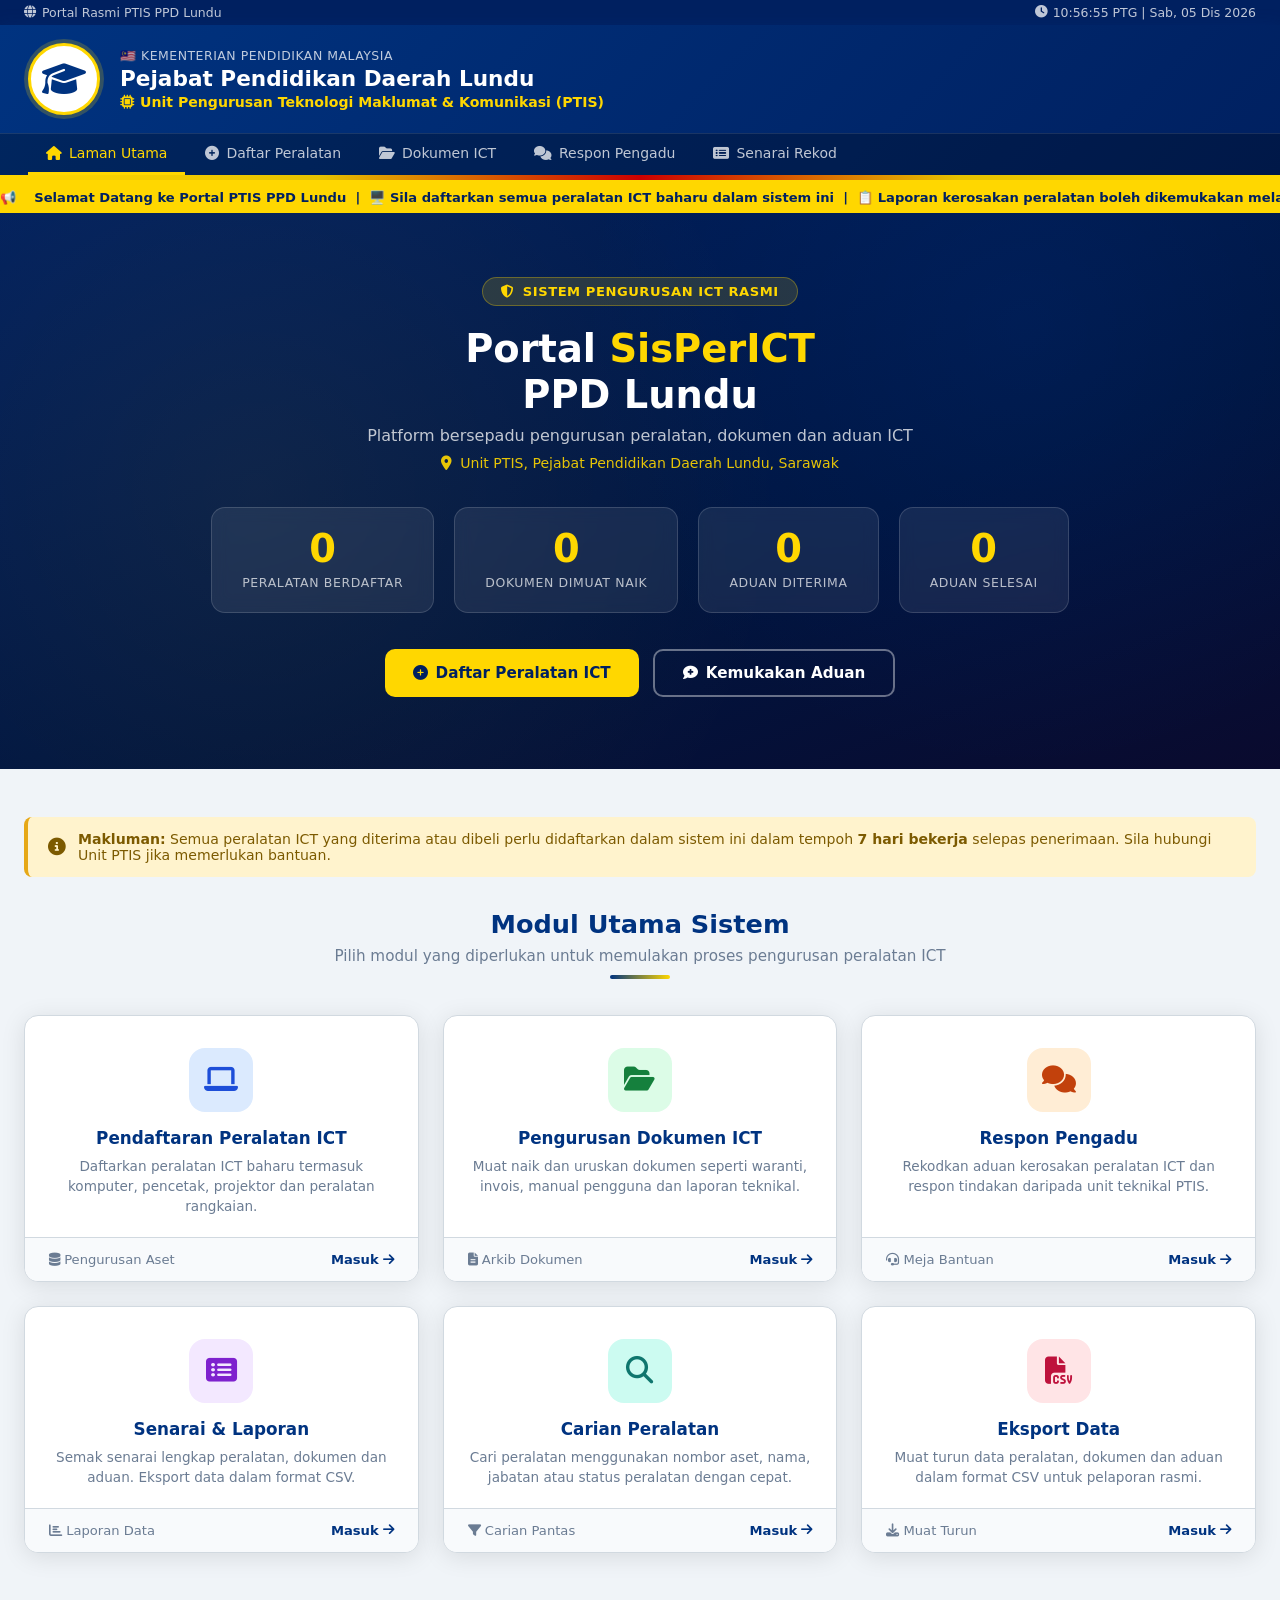
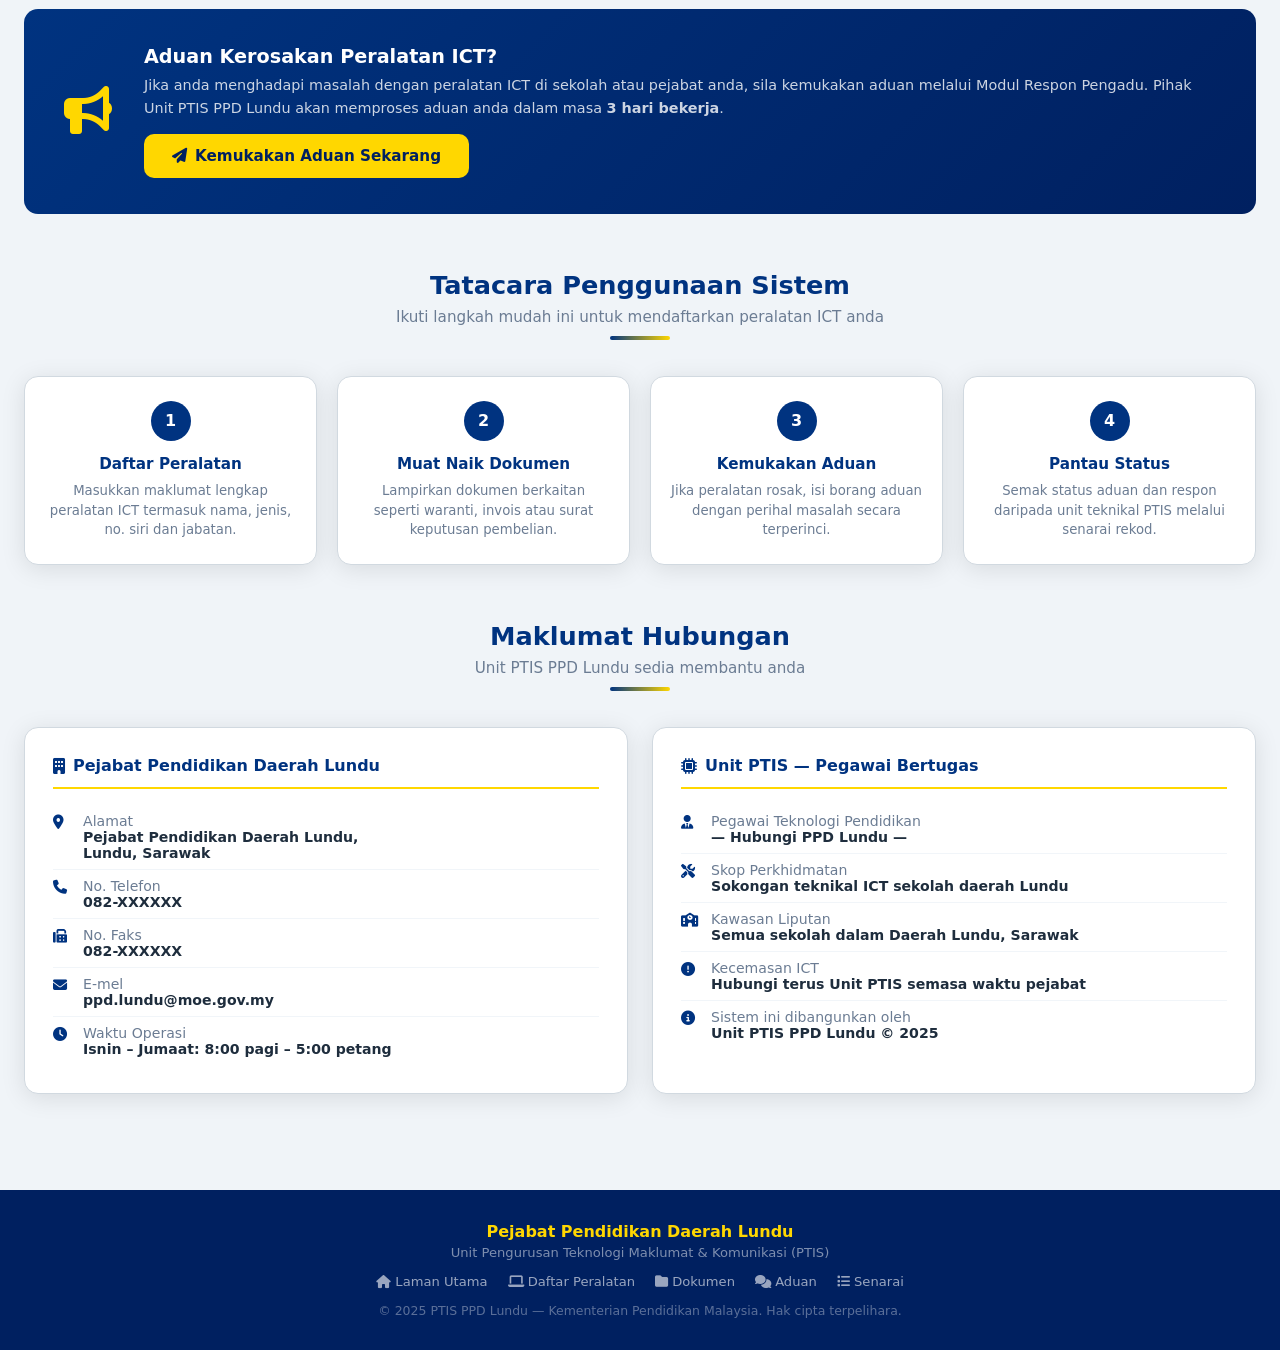
==== homepage.html @ ce230d87 "Add files via upload" ====
<!DOCTYPE html>
<html lang="ms">
<head>
  <meta charset="UTF-8" />
  <meta name="viewport" content="width=device-width, initial-scale=1.0" />
  <title>PTIS PPD Lundu — Sistem Pengurusan Peralatan ICT</title>
  <link rel="stylesheet" href="https://cdnjs.cloudflare.com/ajax/libs/font-awesome/6.5.0/css/all.min.css" />
  <style>
    *, *::before, *::after { box-sizing: border-box; margin: 0; padding: 0; }

    :root {
      --navy:    #003380;
      --navy-dk: #002060;
      --gold:    #FFD700;
      --gold-dk: #e6c200;
      --red:     #cc0001;
      --bg:      #f0f4f8;
      --surface: #ffffff;
      --border:  #d1d9e0;
      --text:    #1e2d3d;
      --muted:   #6b7c93;
      --radius:  14px;
      --shadow:  0 4px 24px rgba(0,0,0,.10);
    }

    html { scroll-behavior: smooth; }

    body {
      font-family: 'Segoe UI', system-ui, -apple-system, sans-serif;
      background: var(--bg);
      color: var(--text);
      min-height: 100vh;
    }

    /* ======= TOPBAR KERAJAAN ======= */
    .topbar {
      background: var(--navy-dk);
      color: rgba(255,255,255,.75);
      font-size: .78rem;
      padding: 5px 24px;
      display: flex;
      justify-content: space-between;
      align-items: center;
    }
    .topbar span { display: flex; align-items: center; gap: 6px; }

    /* ======= HEADER RASMI ======= */
    .header-rasmi {
      background: linear-gradient(135deg, var(--navy) 0%, var(--navy-dk) 100%);
      padding: 0;
      box-shadow: 0 3px 16px rgba(0,51,128,.35);
    }

    .header-brand {
      max-width: 1300px;
      margin: 0 auto;
      padding: 18px 28px;
      display: flex;
      align-items: center;
      gap: 20px;
    }

    .logo-wrap {
      width: 72px;
      height: 72px;
      background: #fff;
      border-radius: 50%;
      display: flex;
      align-items: center;
      justify-content: center;
      flex-shrink: 0;
      border: 3px solid var(--gold);
      box-shadow: 0 0 0 4px rgba(255,215,0,.2);
    }

    .logo-wrap i {
      font-size: 2.2rem;
      color: var(--navy);
    }

    .brand-text { color: #fff; }

    .brand-text .kementerian {
      font-size: .78rem;
      opacity: .75;
      letter-spacing: .04em;
      text-transform: uppercase;
      font-weight: 500;
    }

    .brand-text .jabatan {
      font-size: 1.35rem;
      font-weight: 700;
      line-height: 1.2;
      margin: 3px 0;
    }

    .brand-text .unit {
      font-size: .88rem;
      color: var(--gold);
      font-weight: 600;
      display: flex;
      align-items: center;
      gap: 6px;
    }

    /* Gold divider */
    .header-stripe {
      height: 5px;
      background: linear-gradient(to right, var(--gold), var(--gold-dk), var(--red), var(--gold-dk), var(--gold));
    }

    /* ======= NAV ======= */
    .header-nav {
      background: rgba(0,0,0,.25);
      border-top: 1px solid rgba(255,255,255,.1);
    }

    .nav-inner {
      max-width: 1300px;
      margin: 0 auto;
      padding: 0 28px;
      display: flex;
      align-items: center;
      gap: 2px;
      overflow-x: auto;
    }

    .nav-link {
      color: rgba(255,255,255,.75);
      text-decoration: none;
      padding: 11px 18px;
      font-size: .875rem;
      font-weight: 500;
      display: flex;
      align-items: center;
      gap: 7px;
      white-space: nowrap;
      border-bottom: 3px solid transparent;
      transition: all .2s;
    }

    .nav-link:hover { color: #fff; background: rgba(255,255,255,.08); }
    .nav-link.active { color: var(--gold); border-bottom-color: var(--gold); }

    /* ======= HERO ======= */
    .hero {
      background: linear-gradient(160deg, var(--navy-dk) 0%, #001540 60%, #0a0a2e 100%);
      color: #fff;
      padding: 64px 24px 72px;
      text-align: center;
      position: relative;
      overflow: hidden;
    }

    .hero::before {
      content: '';
      position: absolute;
      inset: 0;
      background:
        radial-gradient(circle at 20% 50%, rgba(255,215,0,.06) 0%, transparent 50%),
        radial-gradient(circle at 80% 20%, rgba(0,100,255,.08) 0%, transparent 40%);
    }

    .hero-content { max-width: 860px; margin: 0 auto; position: relative; }

    .hero-badge {
      display: inline-flex;
      align-items: center;
      gap: 8px;
      background: rgba(255,215,0,.15);
      border: 1px solid rgba(255,215,0,.3);
      color: var(--gold);
      padding: 6px 18px;
      border-radius: 30px;
      font-size: .82rem;
      font-weight: 600;
      letter-spacing: .04em;
      margin-bottom: 20px;
    }

    .hero h1 {
      font-size: 2.4rem;
      font-weight: 800;
      line-height: 1.2;
      margin-bottom: 8px;
    }

    .hero h1 span { color: var(--gold); }

    .hero-sub {
      font-size: 1rem;
      opacity: .75;
      margin-bottom: 10px;
    }

    .hero-org {
      font-size: .88rem;
      color: var(--gold);
      opacity: .9;
      margin-bottom: 36px;
      display: flex;
      align-items: center;
      justify-content: center;
      gap: 8px;
    }

    /* ======= STATS ======= */
    .stats-row {
      display: flex;
      justify-content: center;
      gap: 20px;
      flex-wrap: wrap;
      margin-bottom: 36px;
    }

    .stat-card {
      background: rgba(255,255,255,.08);
      border: 1px solid rgba(255,255,255,.15);
      border-radius: var(--radius);
      padding: 22px 30px;
      min-width: 150px;
      text-align: center;
      backdrop-filter: blur(8px);
      transition: transform .2s, background .2s;
    }

    .stat-card:hover {
      transform: translateY(-4px);
      background: rgba(255,255,255,.13);
    }

    .stat-card .num {
      font-size: 2.4rem;
      font-weight: 800;
      color: var(--gold);
      line-height: 1;
      display: block;
    }

    .stat-card .lbl {
      font-size: .78rem;
      opacity: .7;
      margin-top: 6px;
      display: block;
      text-transform: uppercase;
      letter-spacing: .05em;
    }

    /* ======= CTA BUTTONS ======= */
    .hero-cta {
      display: flex;
      justify-content: center;
      gap: 14px;
      flex-wrap: wrap;
    }

    .btn {
      display: inline-flex;
      align-items: center;
      gap: 8px;
      padding: 13px 28px;
      border-radius: 10px;
      font-size: .95rem;
      font-weight: 700;
      cursor: pointer;
      text-decoration: none;
      border: none;
      transition: all .2s;
    }

    .btn-gold {
      background: var(--gold);
      color: var(--navy-dk);
    }

    .btn-gold:hover {
      background: var(--gold-dk);
      transform: translateY(-2px);
      box-shadow: 0 6px 20px rgba(255,215,0,.3);
    }

    .btn-outline-white {
      background: transparent;
      color: #fff;
      border: 2px solid rgba(255,255,255,.4);
    }

    .btn-outline-white:hover {
      background: rgba(255,255,255,.1);
      border-color: #fff;
    }

    /* ======= MAIN ======= */
    .main { max-width: 1300px; margin: 0 auto; padding: 48px 24px; }

    /* ======= SECTION TITLE ======= */
    .section-title {
      text-align: center;
      margin-bottom: 36px;
    }

    .section-title h2 {
      font-size: 1.6rem;
      font-weight: 700;
      color: var(--navy);
      margin-bottom: 8px;
    }

    .section-title p {
      color: var(--muted);
      font-size: .95rem;
    }

    .title-line {
      width: 60px;
      height: 4px;
      background: linear-gradient(to right, var(--navy), var(--gold));
      border-radius: 2px;
      margin: 10px auto 0;
    }

    /* ======= MODUL CARDS ======= */
    .modul-grid {
      display: grid;
      grid-template-columns: repeat(3, 1fr);
      gap: 24px;
      margin-bottom: 56px;
    }

    @media (max-width: 900px) { .modul-grid { grid-template-columns: 1fr 1fr; } }
    @media (max-width: 560px) { .modul-grid { grid-template-columns: 1fr; } }

    .modul-card {
      background: var(--surface);
      border-radius: var(--radius);
      box-shadow: var(--shadow);
      border: 1px solid var(--border);
      overflow: hidden;
      transition: transform .25s, box-shadow .25s;
      text-decoration: none;
      color: inherit;
      display: flex;
      flex-direction: column;
    }

    .modul-card:hover {
      transform: translateY(-6px);
      box-shadow: 0 12px 40px rgba(0,51,128,.15);
    }

    .modul-top {
      padding: 32px 24px 20px;
      text-align: center;
    }

    .modul-icon {
      width: 64px;
      height: 64px;
      border-radius: 16px;
      display: flex;
      align-items: center;
      justify-content: center;
      margin: 0 auto 16px;
      font-size: 1.7rem;
    }

    .icon-blue   { background: #dbeafe; color: #1d4ed8; }
    .icon-green  { background: #dcfce7; color: #15803d; }
    .icon-orange { background: #ffedd5; color: #c2410c; }
    .icon-purple { background: #f3e8ff; color: #7e22ce; }
    .icon-teal   { background: #ccfbf1; color: #0f766e; }
    .icon-rose   { background: #ffe4e6; color: #be123c; }

    .modul-top h3 {
      font-size: 1.05rem;
      font-weight: 700;
      color: var(--navy);
      margin-bottom: 8px;
    }

    .modul-top p {
      font-size: .85rem;
      color: var(--muted);
      line-height: 1.5;
    }

    .modul-footer {
      margin-top: auto;
      padding: 14px 24px;
      background: #f8fafc;
      border-top: 1px solid var(--border);
      display: flex;
      align-items: center;
      justify-content: space-between;
      font-size: .82rem;
    }

    .modul-footer span { color: var(--muted); }

    .modul-footer .go {
      color: var(--navy);
      font-weight: 700;
      display: flex;
      align-items: center;
      gap: 4px;
    }

    /* ======= INFO BANNER ======= */
    .info-banner {
      background: linear-gradient(135deg, var(--navy) 0%, var(--navy-dk) 100%);
      border-radius: var(--radius);
      padding: 36px 40px;
      color: #fff;
      display: flex;
      align-items: center;
      gap: 32px;
      margin-bottom: 56px;
      flex-wrap: wrap;
    }

    .info-banner .banner-icon {
      font-size: 3rem;
      color: var(--gold);
      flex-shrink: 0;
    }

    .info-banner h3 {
      font-size: 1.2rem;
      font-weight: 700;
      margin-bottom: 6px;
    }

    .info-banner p {
      opacity: .8;
      font-size: .9rem;
      line-height: 1.6;
    }

    .info-banner .btn { margin-top: 14px; }

    /* ======= TATACARA ======= */
    .tatacara-grid {
      display: grid;
      grid-template-columns: repeat(4, 1fr);
      gap: 20px;
      margin-bottom: 56px;
    }

    @media (max-width: 900px) { .tatacara-grid { grid-template-columns: 1fr 1fr; } }
    @media (max-width: 560px) { .tatacara-grid { grid-template-columns: 1fr; } }

    .step-card {
      background: var(--surface);
      border-radius: var(--radius);
      padding: 24px 20px;
      text-align: center;
      border: 1px solid var(--border);
      box-shadow: var(--shadow);
      position: relative;
    }

    .step-num {
      width: 40px;
      height: 40px;
      background: var(--navy);
      color: #fff;
      border-radius: 50%;
      display: flex;
      align-items: center;
      justify-content: center;
      font-size: 1rem;
      font-weight: 800;
      margin: 0 auto 14px;
    }

    .step-card h4 {
      font-size: .95rem;
      font-weight: 700;
      color: var(--navy);
      margin-bottom: 8px;
    }

    .step-card p {
      font-size: .83rem;
      color: var(--muted);
      line-height: 1.5;
    }

    /* ======= MAKLUMAT PPD ======= */
    .ppd-grid {
      display: grid;
      grid-template-columns: 1fr 1fr;
      gap: 24px;
      margin-bottom: 48px;
    }

    @media (max-width: 700px) { .ppd-grid { grid-template-columns: 1fr; } }

    .ppd-card {
      background: var(--surface);
      border-radius: var(--radius);
      padding: 28px;
      border: 1px solid var(--border);
      box-shadow: var(--shadow);
    }

    .ppd-card h3 {
      font-size: 1rem;
      font-weight: 700;
      color: var(--navy);
      margin-bottom: 16px;
      display: flex;
      align-items: center;
      gap: 8px;
      padding-bottom: 12px;
      border-bottom: 2px solid var(--gold);
    }

    .info-list { list-style: none; }

    .info-list li {
      display: flex;
      align-items: flex-start;
      gap: 12px;
      padding: 8px 0;
      border-bottom: 1px solid #f1f5f9;
      font-size: .88rem;
    }

    .info-list li:last-child { border-bottom: none; }

    .info-list li i {
      color: var(--navy);
      width: 18px;
      flex-shrink: 0;
      margin-top: 2px;
    }

    .info-list li span { color: var(--muted); }
    .info-list li strong { display: block; color: var(--text); }

    /* ======= FOOTER ======= */
    .footer {
      background: var(--navy-dk);
      color: rgba(255,255,255,.7);
      padding: 32px 24px;
      text-align: center;
    }

    .footer-inner {
      max-width: 1300px;
      margin: 0 auto;
    }

    .footer .org {
      font-size: 1rem;
      font-weight: 700;
      color: var(--gold);
      margin-bottom: 4px;
    }

    .footer .sub { font-size: .82rem; opacity: .7; }

    .footer-links {
      display: flex;
      justify-content: center;
      gap: 20px;
      margin: 14px 0;
      flex-wrap: wrap;
    }

    .footer-links a {
      color: rgba(255,255,255,.6);
      text-decoration: none;
      font-size: .82rem;
      transition: color .2s;
    }

    .footer-links a:hover { color: var(--gold); }

    .footer-copy {
      font-size: .78rem;
      opacity: .5;
      margin-top: 12px;
    }

    /* ======= TICKER ======= */
    .ticker-bar {
      background: var(--gold);
      color: var(--navy-dk);
      padding: 7px 0;
      overflow: hidden;
      white-space: nowrap;
    }

    .ticker-content {
      display: inline-block;
      animation: ticker 30s linear infinite;
      font-size: .82rem;
      font-weight: 600;
    }

    @keyframes ticker {
      from { transform: translateX(100vw); }
      to   { transform: translateX(-100%); }
    }

    /* ======= NOTICE BAND ======= */
    .notice-band {
      background: #fff3cd;
      border-left: 4px solid #e6a817;
      border-radius: 8px;
      padding: 14px 20px;
      margin-bottom: 32px;
      display: flex;
      align-items: center;
      gap: 12px;
      font-size: .88rem;
      color: #7c5a00;
    }

    .notice-band i { font-size: 1.1rem; flex-shrink: 0; }
  </style>
</head>
<body>

  <!-- TOPBAR -->
  <div class="topbar">
    <span><i class="fas fa-globe"></i> Portal Rasmi PTIS PPD Lundu</span>
    <span id="clockBar"><i class="fas fa-clock"></i> <span id="masa"></span></span>
  </div>

  <!-- HEADER RASMI -->
  <header class="header-rasmi">
    <div class="header-brand">
      <div class="logo-wrap">
        <i class="fas fa-graduation-cap"></i>
      </div>
      <div class="brand-text">
        <div class="kementerian">🇲🇾 Kementerian Pendidikan Malaysia</div>
        <div class="jabatan">Pejabat Pendidikan Daerah Lundu</div>
        <div class="unit">
          <i class="fas fa-microchip"></i>
          Unit Pengurusan Teknologi Maklumat &amp; Komunikasi (PTIS)
        </div>
      </div>
    </div>

    <!-- NAV -->
    <nav class="header-nav">
      <div class="nav-inner">
        <a href="homepage.html" class="nav-link active"><i class="fas fa-home"></i> Laman Utama</a>
        <a href="index.html#pendaftaran" class="nav-link"><i class="fas fa-plus-circle"></i> Daftar Peralatan</a>
        <a href="index.html#dokumen" class="nav-link"><i class="fas fa-folder-open"></i> Dokumen ICT</a>
        <a href="index.html#respon" class="nav-link"><i class="fas fa-comments"></i> Respon Pengadu</a>
        <a href="index.html#senarai" class="nav-link"><i class="fas fa-list-alt"></i> Senarai Rekod</a>
      </div>
    </nav>
  </header>

  <!-- GOLD STRIPE -->
  <div class="header-stripe"></div>

  <!-- TICKER -->
  <div class="ticker-bar">
    <span class="ticker-content">
      📢 &nbsp;&nbsp; Selamat Datang ke Portal PTIS PPD Lundu &nbsp;|&nbsp;
      🖥️ Sila daftarkan semua peralatan ICT baharu dalam sistem ini &nbsp;|&nbsp;
      📋 Laporan kerosakan peralatan boleh dikemukakan melalui modul Respon Pengadu &nbsp;|&nbsp;
      📞 Hubungi Unit PTIS untuk bantuan teknikal: 082-XXXXXX &nbsp;|&nbsp;
      ✅ Sistem ini digunakan untuk pengurusan aset ICT sekolah-sekolah di bawah PPD Lundu &nbsp;&nbsp;&nbsp;
    </span>
  </div>

  <!-- HERO -->
  <section class="hero">
    <div class="hero-content">
      <div class="hero-badge">
        <i class="fas fa-shield-halved"></i>
        SISTEM PENGURUSAN ICT RASMI
      </div>
      <h1>Portal <span>SisPerICT</span><br/>PPD Lundu</h1>
      <p class="hero-sub">Platform bersepadu pengurusan peralatan, dokumen dan aduan ICT</p>
      <p class="hero-org">
        <i class="fas fa-map-marker-alt"></i>
        Unit PTIS, Pejabat Pendidikan Daerah Lundu, Sarawak
      </p>

      <div class="stats-row">
        <div class="stat-card">
          <span class="num" id="heroPeralatan">0</span>
          <span class="lbl">Peralatan Berdaftar</span>
        </div>
        <div class="stat-card">
          <span class="num" id="heroDokumen">0</span>
          <span class="lbl">Dokumen Dimuat Naik</span>
        </div>
        <div class="stat-card">
          <span class="num" id="heroAduan">0</span>
          <span class="lbl">Aduan Diterima</span>
        </div>
        <div class="stat-card">
          <span class="num" id="heroSelesai">0</span>
          <span class="lbl">Aduan Selesai</span>
        </div>
      </div>

      <div class="hero-cta">
        <a href="index.html#pendaftaran" class="btn btn-gold">
          <i class="fas fa-plus-circle"></i> Daftar Peralatan ICT
        </a>
        <a href="index.html#respon" class="btn btn-outline-white">
          <i class="fas fa-comment-medical"></i> Kemukakan Aduan
        </a>
      </div>
    </div>
  </section>

  <!-- MAIN -->
  <main class="main">

    <!-- NOTICE -->
    <div class="notice-band">
      <i class="fas fa-info-circle"></i>
      <div>
        <strong>Makluman:</strong> Semua peralatan ICT yang diterima atau dibeli perlu didaftarkan dalam sistem ini dalam tempoh <strong>7 hari bekerja</strong> selepas penerimaan. Sila hubungi Unit PTIS jika memerlukan bantuan.
      </div>
    </div>

    <!-- MODUL UTAMA -->
    <div class="section-title">
      <h2>Modul Utama Sistem</h2>
      <p>Pilih modul yang diperlukan untuk memulakan proses pengurusan peralatan ICT</p>
      <div class="title-line"></div>
    </div>

    <div class="modul-grid">

      <a href="index.html#pendaftaran" class="modul-card">
        <div class="modul-top">
          <div class="modul-icon icon-blue">
            <i class="fas fa-laptop"></i>
          </div>
          <h3>Pendaftaran Peralatan ICT</h3>
          <p>Daftarkan peralatan ICT baharu termasuk komputer, pencetak, projektor dan peralatan rangkaian.</p>
        </div>
        <div class="modul-footer">
          <span><i class="fas fa-database"></i> Pengurusan Aset</span>
          <span class="go">Masuk <i class="fas fa-arrow-right"></i></span>
        </div>
      </a>

      <a href="index.html#dokumen" class="modul-card">
        <div class="modul-top">
          <div class="modul-icon icon-green">
            <i class="fas fa-folder-open"></i>
          </div>
          <h3>Pengurusan Dokumen ICT</h3>
          <p>Muat naik dan uruskan dokumen seperti waranti, invois, manual pengguna dan laporan teknikal.</p>
        </div>
        <div class="modul-footer">
          <span><i class="fas fa-file-alt"></i> Arkib Dokumen</span>
          <span class="go">Masuk <i class="fas fa-arrow-right"></i></span>
        </div>
      </a>

      <a href="index.html#respon" class="modul-card">
        <div class="modul-top">
          <div class="modul-icon icon-orange">
            <i class="fas fa-comments"></i>
          </div>
          <h3>Respon Pengadu</h3>
          <p>Rekodkan aduan kerosakan peralatan ICT dan respon tindakan daripada unit teknikal PTIS.</p>
        </div>
        <div class="modul-footer">
          <span><i class="fas fa-headset"></i> Meja Bantuan</span>
          <span class="go">Masuk <i class="fas fa-arrow-right"></i></span>
        </div>
      </a>

      <a href="index.html#senarai" class="modul-card">
        <div class="modul-top">
          <div class="modul-icon icon-purple">
            <i class="fas fa-list-alt"></i>
          </div>
          <h3>Senarai & Laporan</h3>
          <p>Semak senarai lengkap peralatan, dokumen dan aduan. Eksport data dalam format CSV.</p>
        </div>
        <div class="modul-footer">
          <span><i class="fas fa-chart-bar"></i> Laporan Data</span>
          <span class="go">Masuk <i class="fas fa-arrow-right"></i></span>
        </div>
      </a>

      <a href="index.html#senarai" class="modul-card">
        <div class="modul-top">
          <div class="modul-icon icon-teal">
            <i class="fas fa-search"></i>
          </div>
          <h3>Carian Peralatan</h3>
          <p>Cari peralatan menggunakan nombor aset, nama, jabatan atau status peralatan dengan cepat.</p>
        </div>
        <div class="modul-footer">
          <span><i class="fas fa-filter"></i> Carian Pantas</span>
          <span class="go">Masuk <i class="fas fa-arrow-right"></i></span>
        </div>
      </a>

      <a href="index.html#senarai" class="modul-card">
        <div class="modul-top">
          <div class="modul-icon icon-rose">
            <i class="fas fa-file-csv"></i>
          </div>
          <h3>Eksport Data</h3>
          <p>Muat turun data peralatan, dokumen dan aduan dalam format CSV untuk pelaporan rasmi.</p>
        </div>
        <div class="modul-footer">
          <span><i class="fas fa-download"></i> Muat Turun</span>
          <span class="go">Masuk <i class="fas fa-arrow-right"></i></span>
        </div>
      </a>

    </div>

    <!-- INFO BANNER -->
    <div class="info-banner">
      <div class="banner-icon"><i class="fas fa-bullhorn"></i></div>
      <div style="flex:1">
        <h3>Aduan Kerosakan Peralatan ICT?</h3>
        <p>
          Jika anda menghadapi masalah dengan peralatan ICT di sekolah atau pejabat anda,
          sila kemukakan aduan melalui Modul Respon Pengadu. Pihak Unit PTIS PPD Lundu
          akan memproses aduan anda dalam masa <strong>3 hari bekerja</strong>.
        </p>
        <a href="index.html#respon" class="btn btn-gold">
          <i class="fas fa-paper-plane"></i> Kemukakan Aduan Sekarang
        </a>
      </div>
    </div>

    <!-- TATACARA -->
    <div class="section-title">
      <h2>Tatacara Penggunaan Sistem</h2>
      <p>Ikuti langkah mudah ini untuk mendaftarkan peralatan ICT anda</p>
      <div class="title-line"></div>
    </div>

    <div class="tatacara-grid">
      <div class="step-card">
        <div class="step-num">1</div>
        <h4>Daftar Peralatan</h4>
        <p>Masukkan maklumat lengkap peralatan ICT termasuk nama, jenis, no. siri dan jabatan.</p>
      </div>
      <div class="step-card">
        <div class="step-num">2</div>
        <h4>Muat Naik Dokumen</h4>
        <p>Lampirkan dokumen berkaitan seperti waranti, invois atau surat keputusan pembelian.</p>
      </div>
      <div class="step-card">
        <div class="step-num">3</div>
        <h4>Kemukakan Aduan</h4>
        <p>Jika peralatan rosak, isi borang aduan dengan perihal masalah secara terperinci.</p>
      </div>
      <div class="step-card">
        <div class="step-num">4</div>
        <h4>Pantau Status</h4>
        <p>Semak status aduan dan respon daripada unit teknikal PTIS melalui senarai rekod.</p>
      </div>
    </div>

    <!-- MAKLUMAT PPD -->
    <div class="section-title">
      <h2>Maklumat Hubungan</h2>
      <p>Unit PTIS PPD Lundu sedia membantu anda</p>
      <div class="title-line"></div>
    </div>

    <div class="ppd-grid">
      <div class="ppd-card">
        <h3><i class="fas fa-building"></i> Pejabat Pendidikan Daerah Lundu</h3>
        <ul class="info-list">
          <li>
            <i class="fas fa-map-marker-alt"></i>
            <div>
              <span>Alamat</span>
              <strong>Pejabat Pendidikan Daerah Lundu,<br/>Lundu, Sarawak</strong>
            </div>
          </li>
          <li>
            <i class="fas fa-phone"></i>
            <div>
              <span>No. Telefon</span>
              <strong>082-XXXXXX</strong>
            </div>
          </li>
          <li>
            <i class="fas fa-fax"></i>
            <div>
              <span>No. Faks</span>
              <strong>082-XXXXXX</strong>
            </div>
          </li>
          <li>
            <i class="fas fa-envelope"></i>
            <div>
              <span>E-mel</span>
              <strong>ppd.lundu@moe.gov.my</strong>
            </div>
          </li>
          <li>
            <i class="fas fa-clock"></i>
            <div>
              <span>Waktu Operasi</span>
              <strong>Isnin – Jumaat: 8:00 pagi – 5:00 petang</strong>
            </div>
          </li>
        </ul>
      </div>

      <div class="ppd-card">
        <h3><i class="fas fa-microchip"></i> Unit PTIS — Pegawai Bertugas</h3>
        <ul class="info-list">
          <li>
            <i class="fas fa-user-tie"></i>
            <div>
              <span>Pegawai Teknologi Pendidikan</span>
              <strong>— Hubungi PPD Lundu —</strong>
            </div>
          </li>
          <li>
            <i class="fas fa-tools"></i>
            <div>
              <span>Skop Perkhidmatan</span>
              <strong>Sokongan teknikal ICT sekolah daerah Lundu</strong>
            </div>
          </li>
          <li>
            <i class="fas fa-school"></i>
            <div>
              <span>Kawasan Liputan</span>
              <strong>Semua sekolah dalam Daerah Lundu, Sarawak</strong>
            </div>
          </li>
          <li>
            <i class="fas fa-exclamation-circle"></i>
            <div>
              <span>Kecemasan ICT</span>
              <strong>Hubungi terus Unit PTIS semasa waktu pejabat</strong>
            </div>
          </li>
          <li>
            <i class="fas fa-info-circle"></i>
            <div>
              <span>Sistem ini dibangunkan oleh</span>
              <strong>Unit PTIS PPD Lundu © 2025</strong>
            </div>
          </li>
        </ul>
      </div>
    </div>

  </main>

  <!-- FOOTER -->
  <footer class="footer">
    <div class="footer-inner">
      <div class="org">Pejabat Pendidikan Daerah Lundu</div>
      <div class="sub">Unit Pengurusan Teknologi Maklumat &amp; Komunikasi (PTIS)</div>
      <div class="footer-links">
        <a href="homepage.html"><i class="fas fa-home"></i> Laman Utama</a>
        <a href="index.html#pendaftaran"><i class="fas fa-laptop"></i> Daftar Peralatan</a>
        <a href="index.html#dokumen"><i class="fas fa-folder"></i> Dokumen</a>
        <a href="index.html#respon"><i class="fas fa-comments"></i> Aduan</a>
        <a href="index.html#senarai"><i class="fas fa-list"></i> Senarai</a>
      </div>
      <div class="footer-copy">
        &copy; 2025 PTIS PPD Lundu — Kementerian Pendidikan Malaysia. Hak cipta terpelihara.
      </div>
    </div>
  </footer>

  <script>
    // Clock
    function updateClock() {
      const now = new Date();
      document.getElementById('masa').textContent = now.toLocaleTimeString('ms-MY', {
        hour: '2-digit', minute: '2-digit', second: '2-digit'
      }) + ' | ' + now.toLocaleDateString('ms-MY', {
        weekday: 'short', day: '2-digit', month: 'short', year: 'numeric'
      });
    }
    updateClock();
    setInterval(updateClock, 1000);

    // Stats dari localStorage
    function loadStats() {
      const p = JSON.parse(localStorage.getItem('ict_peralatan') || '[]');
      const d = JSON.parse(localStorage.getItem('ict_dokumen')   || '[]');
      const a = JSON.parse(localStorage.getItem('ict_aduan')     || '[]');
      const selesai = a.filter(x => x.statusAduan === 'Selesai').length;

      document.getElementById('heroPeralatan').textContent = p.length;
      document.getElementById('heroDokumen').textContent   = d.length;
      document.getElementById('heroAduan').textContent     = a.length;
      document.getElementById('heroSelesai').textContent   = selesai;
    }
    loadStats();
  </script>

</body>
</html>
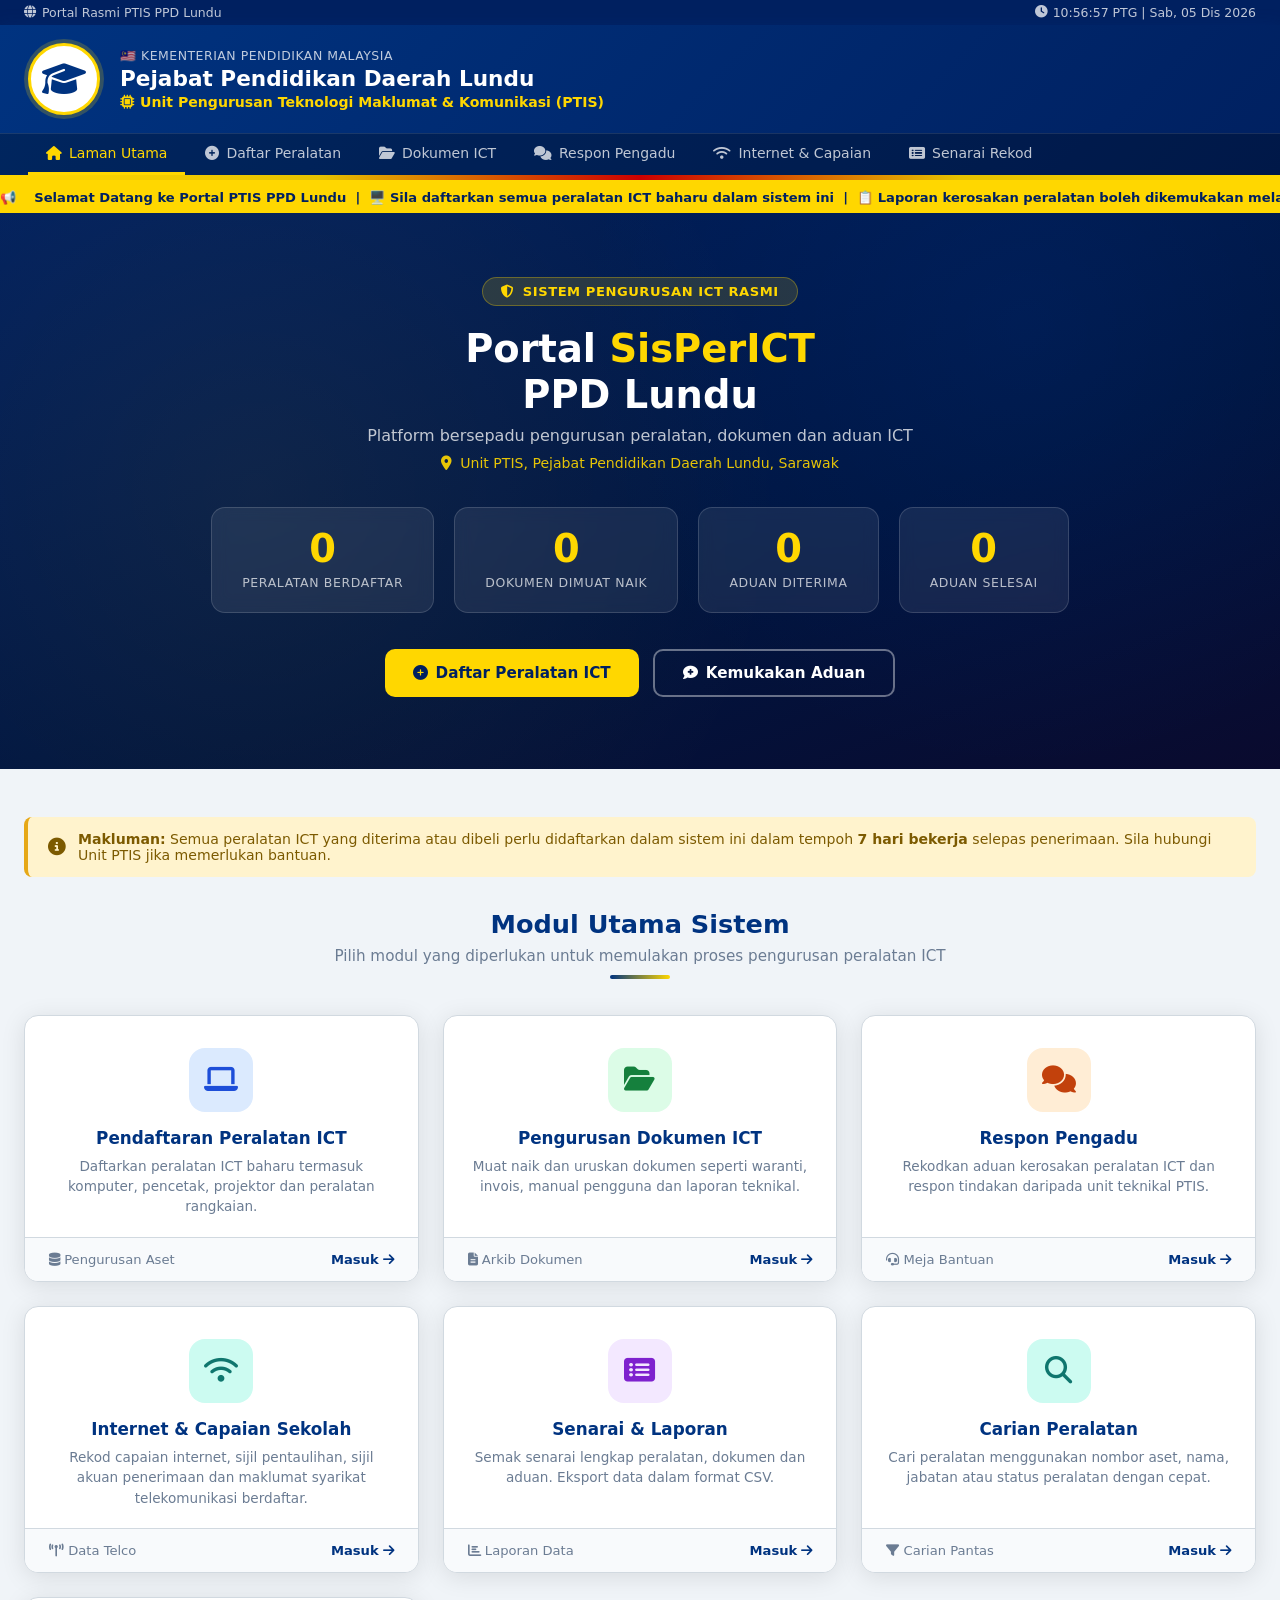
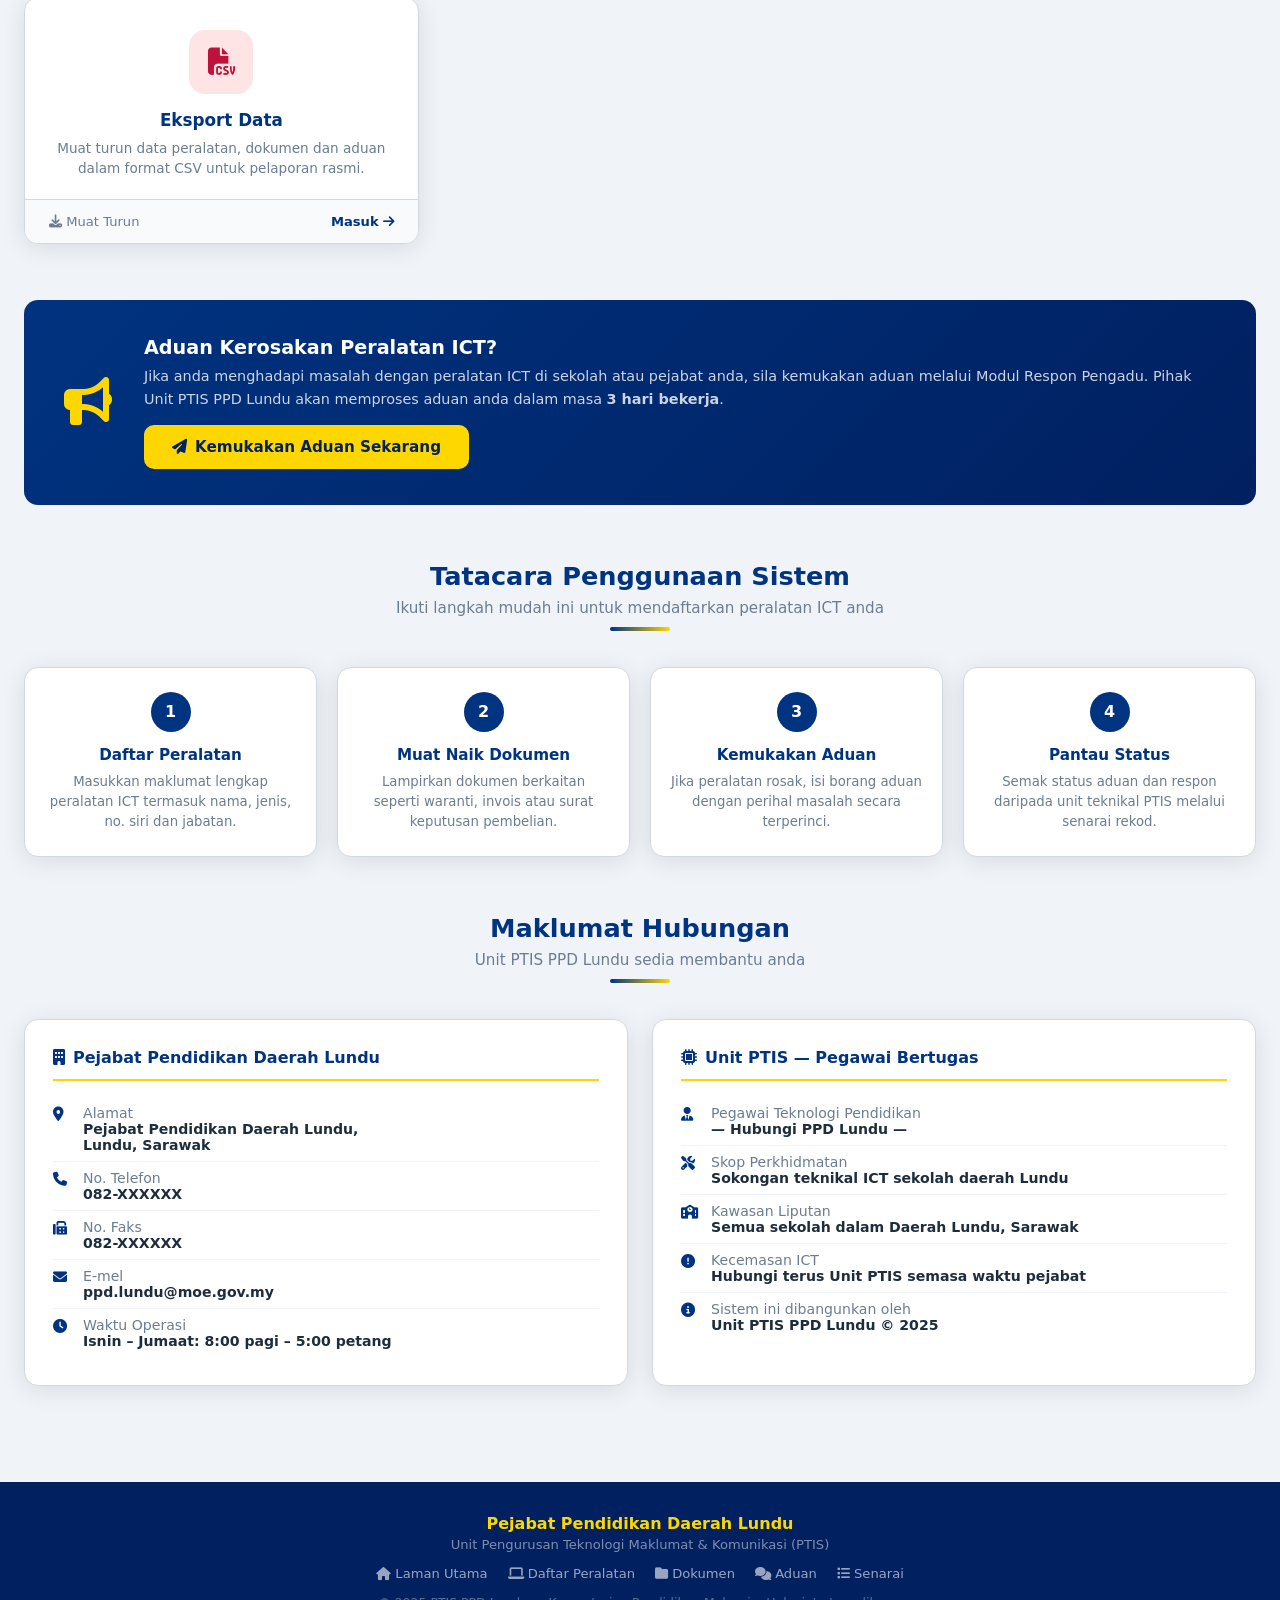
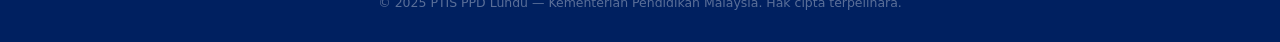
==== commit 3ef59821: "Update homepage.html" ====
--- a/homepage.html
+++ b/homepage.html
@@ -654,6 +654,7 @@
         <a href="index.html#pendaftaran" class="nav-link"><i class="fas fa-plus-circle"></i> Daftar Peralatan</a>
         <a href="index.html#dokumen" class="nav-link"><i class="fas fa-folder-open"></i> Dokumen ICT</a>
         <a href="index.html#respon" class="nav-link"><i class="fas fa-comments"></i> Respon Pengadu</a>
+        <a href="internet.html" class="nav-link"><i class="fas fa-wifi"></i> Internet &amp; Capaian</a>
         <a href="index.html#senarai" class="nav-link"><i class="fas fa-list-alt"></i> Senarai Rekod</a>
       </div>
     </nav>
@@ -775,6 +776,20 @@
         </div>
         <div class="modul-footer">
           <span><i class="fas fa-headset"></i> Meja Bantuan</span>
+          <span class="go">Masuk <i class="fas fa-arrow-right"></i></span>
+        </div>
+      </a>
+
+      <a href="internet.html" class="modul-card">
+        <div class="modul-top">
+          <div class="modul-icon icon-teal">
+            <i class="fas fa-wifi"></i>
+          </div>
+          <h3>Internet &amp; Capaian Sekolah</h3>
+          <p>Rekod capaian internet, sijil pentaulihan, sijil akuan penerimaan dan maklumat syarikat telekomunikasi berdaftar.</p>
+        </div>
+        <div class="modul-footer">
+          <span><i class="fas fa-tower-broadcast"></i> Data Telco</span>
           <span class="go">Masuk <i class="fas fa-arrow-right"></i></span>
         </div>
       </a>
